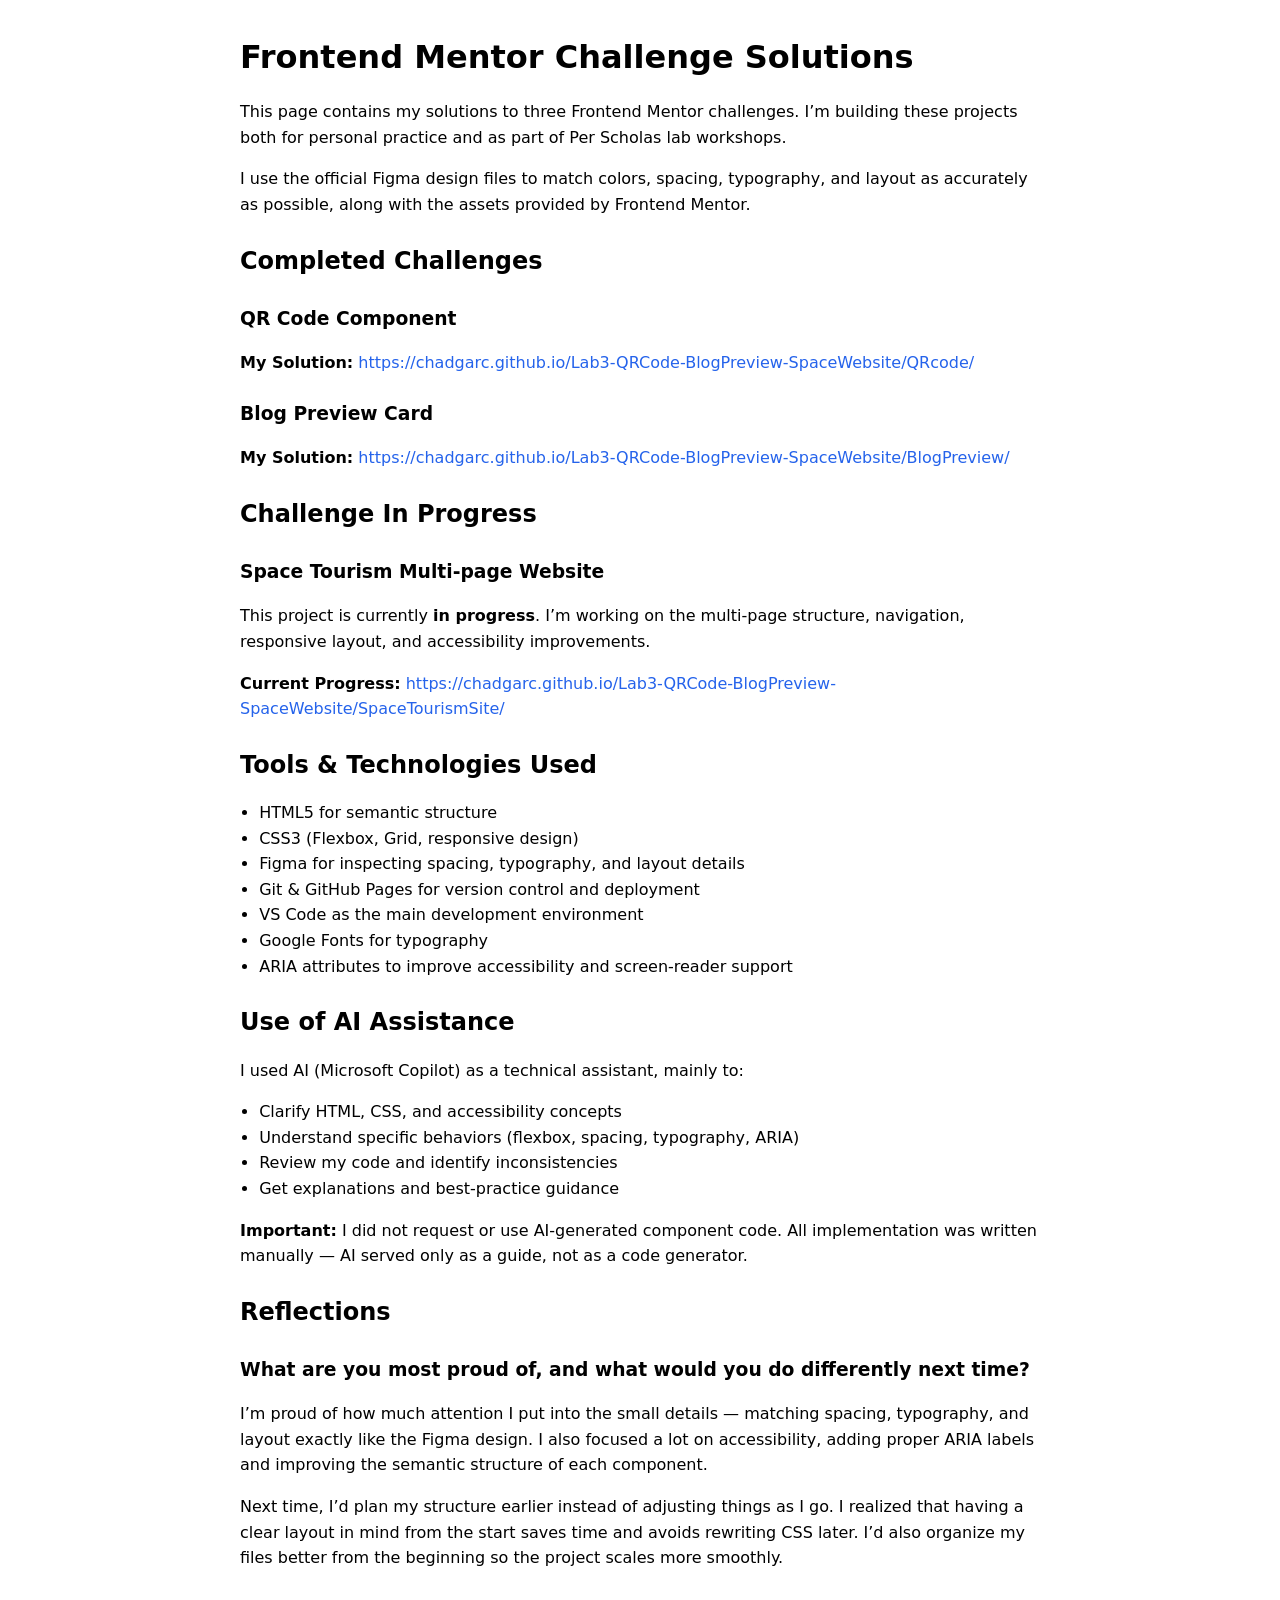
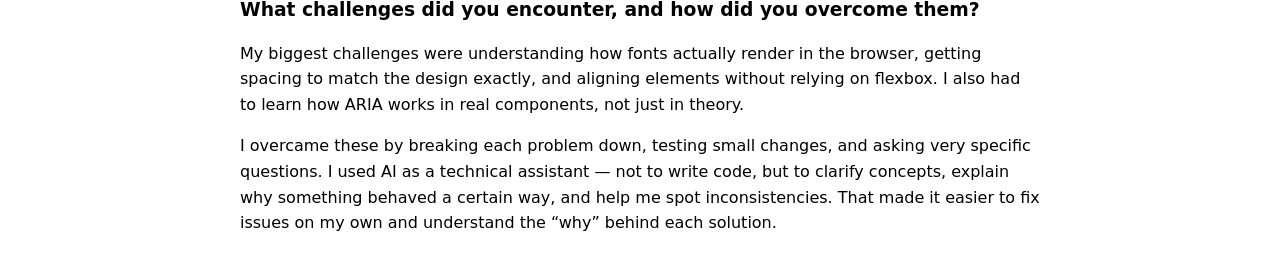
==== index.html @ cde3767a "Added an index because netlify needs an html" ====
<!DOCTYPE html>
<html lang="en">
    <head>
        <meta charset="UTF-8">
        <title>Frontend Mentor Challenge Solutions</title>
        <meta name="viewport" content="width=device-width, initial-scale=1.0">
        <style>
            body {
            font-family: system-ui, -apple-system, BlinkMacSystemFont, "Segoe UI", sans-serif;
            max-width: 800px;
            margin: 2rem auto;
            padding: 0 1rem;
            line-height: 1.6;
            }
            h1, h2, h3 {
            margin-top: 1.5rem;
            margin-bottom: 0.5rem;
            }
            a {
            color: #2563eb;
            text-decoration: none;
            }
            a:hover {
            text-decoration: underline;
            }
            hr {
            margin: 2rem 0;
            border: none;
            border-top: 1px solid #e5e7eb;
            }
            ul {
            padding-left: 1.2rem;
            }
        </style>
    </head>
<body>

    <h1>Frontend Mentor Challenge Solutions</h1>

    <p>
        This page contains my solutions to three Frontend Mentor challenges.
        I’m building these projects both for personal practice and as part of Per Scholas lab workshops.
    </p>

    <p>
        I use the official Figma design files to match colors, spacing, typography, and layout as accurately as possible,
        along with the assets provided by Frontend Mentor.
    </p>

    <h2>Completed Challenges</h2>

    <h3>QR Code Component</h3>
    <p>
        <strong>My Solution:</strong>
        <a href="https://chadgarc.github.io/Lab3-QRCode-BlogPreview-SpaceWebsite/QRcode/" target="_blank">
        https://chadgarc.github.io/Lab3-QRCode-BlogPreview-SpaceWebsite/QRcode/
        </a>
    </p>

    <h3>Blog Preview Card</h3>
    <p>
        <strong>My Solution:</strong>
        <a href="https://chadgarc.github.io/Lab3-QRCode-BlogPreview-SpaceWebsite/BlogPreview/" target="_blank">
        https://chadgarc.github.io/Lab3-QRCode-BlogPreview-SpaceWebsite/BlogPreview/
        </a>
    </p>

    <h2>Challenge In Progress</h2>

    <h3>Space Tourism Multi‑page Website</h3>
    <p>
        This project is currently <strong>in progress</strong>.  
        I’m working on the multi‑page structure, navigation, responsive layout, and accessibility improvements.
    </p>
    <p>
        <strong>Current Progress:</strong>
        <a href="https://chadgarc.github.io/Lab3-QRCode-BlogPreview-SpaceWebsite/SpaceTourismSite/" target="_blank">
        https://chadgarc.github.io/Lab3-QRCode-BlogPreview-SpaceWebsite/SpaceTourismSite/
        </a>
    </p>

    <h2>Tools & Technologies Used</h2>

    <ul>
        <li>HTML5 for semantic structure</li>
        <li>CSS3 (Flexbox, Grid, responsive design)</li>
        <li>Figma for inspecting spacing, typography, and layout details</li>
        <li>Git & GitHub Pages for version control and deployment</li>
        <li>VS Code as the main development environment</li>
        <li>Google Fonts for typography</li>
        <li>ARIA attributes to improve accessibility and screen‑reader support</li>
    </ul>

    <h2>Use of AI Assistance</h2>
    <p>
        I used AI (Microsoft Copilot) as a technical assistant, mainly to:
    </p>
    <ul>
        <li>Clarify HTML, CSS, and accessibility concepts</li>
        <li>Understand specific behaviors (flexbox, spacing, typography, ARIA)</li>
        <li>Review my code and identify inconsistencies</li>
        <li>Get explanations and best‑practice guidance</li>
    </ul>
    <p>
        <strong>Important:</strong> I did not request or use AI‑generated component code.
        All implementation was written manually — AI served only as a guide, not as a code generator.
    </p>

    <h2>Reflections</h2>

    <h3>What are you most proud of, and what would you do differently next time?</h3>
    <p>
        I’m proud of how much attention I put into the small details — matching spacing, typography, and layout exactly like the Figma design.
        I also focused a lot on accessibility, adding proper ARIA labels and improving the semantic structure of each component.
    </p>
    <p>
        Next time, I’d plan my structure earlier instead of adjusting things as I go.
        I realized that having a clear layout in mind from the start saves time and avoids rewriting CSS later.
        I’d also organize my files better from the beginning so the project scales more smoothly.
    </p>

    <h3>What challenges did you encounter, and how did you overcome them?</h3>
    <p>
        My biggest challenges were understanding how fonts actually render in the browser, getting spacing to match the design exactly,
        and aligning elements without relying on flexbox. I also had to learn how ARIA works in real components, not just in theory.
    </p>
    <p>
        I overcame these by breaking each problem down, testing small changes, and asking very specific questions.
        I used AI as a technical assistant — not to write code, but to clarify concepts, explain why something behaved a certain way,
        and help me spot inconsistencies. That made it easier to fix issues on my own and understand the “why” behind each solution.
    </p>

</body>
</html>
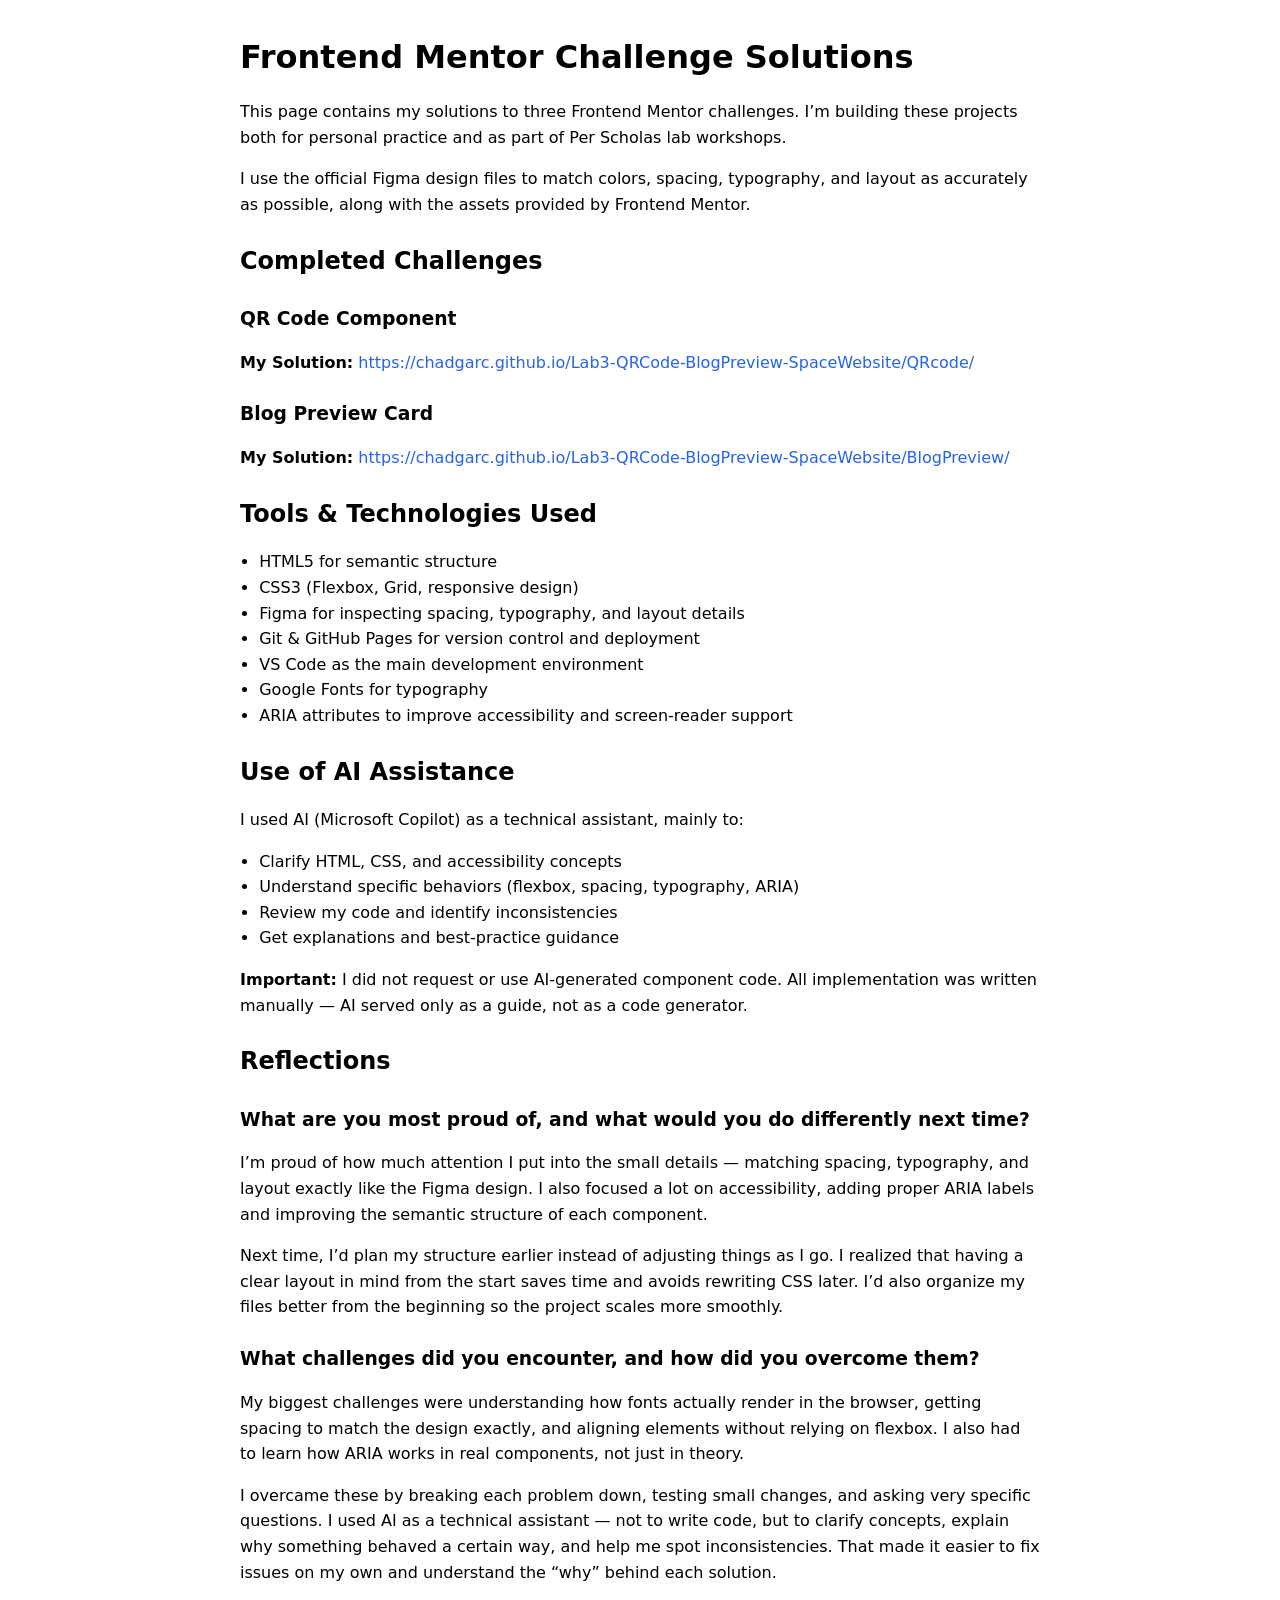
==== commit 559d0495: "Deleted Space website section, I'll do it separately since it was optional and I want to upload it t" ====
--- a/index.html
+++ b/index.html
@@ -65,20 +65,6 @@
         </a>
     </p>
 
-    <h2>Challenge In Progress</h2>
-
-    <h3>Space Tourism Multi‑page Website</h3>
-    <p>
-        This project is currently <strong>in progress</strong>.  
-        I’m working on the multi‑page structure, navigation, responsive layout, and accessibility improvements.
-    </p>
-    <p>
-        <strong>Current Progress:</strong>
-        <a href="https://chadgarc.github.io/Lab3-QRCode-BlogPreview-SpaceWebsite/SpaceTourismSite/" target="_blank">
-        https://chadgarc.github.io/Lab3-QRCode-BlogPreview-SpaceWebsite/SpaceTourismSite/
-        </a>
-    </p>
-
     <h2>Tools & Technologies Used</h2>
 
     <ul>
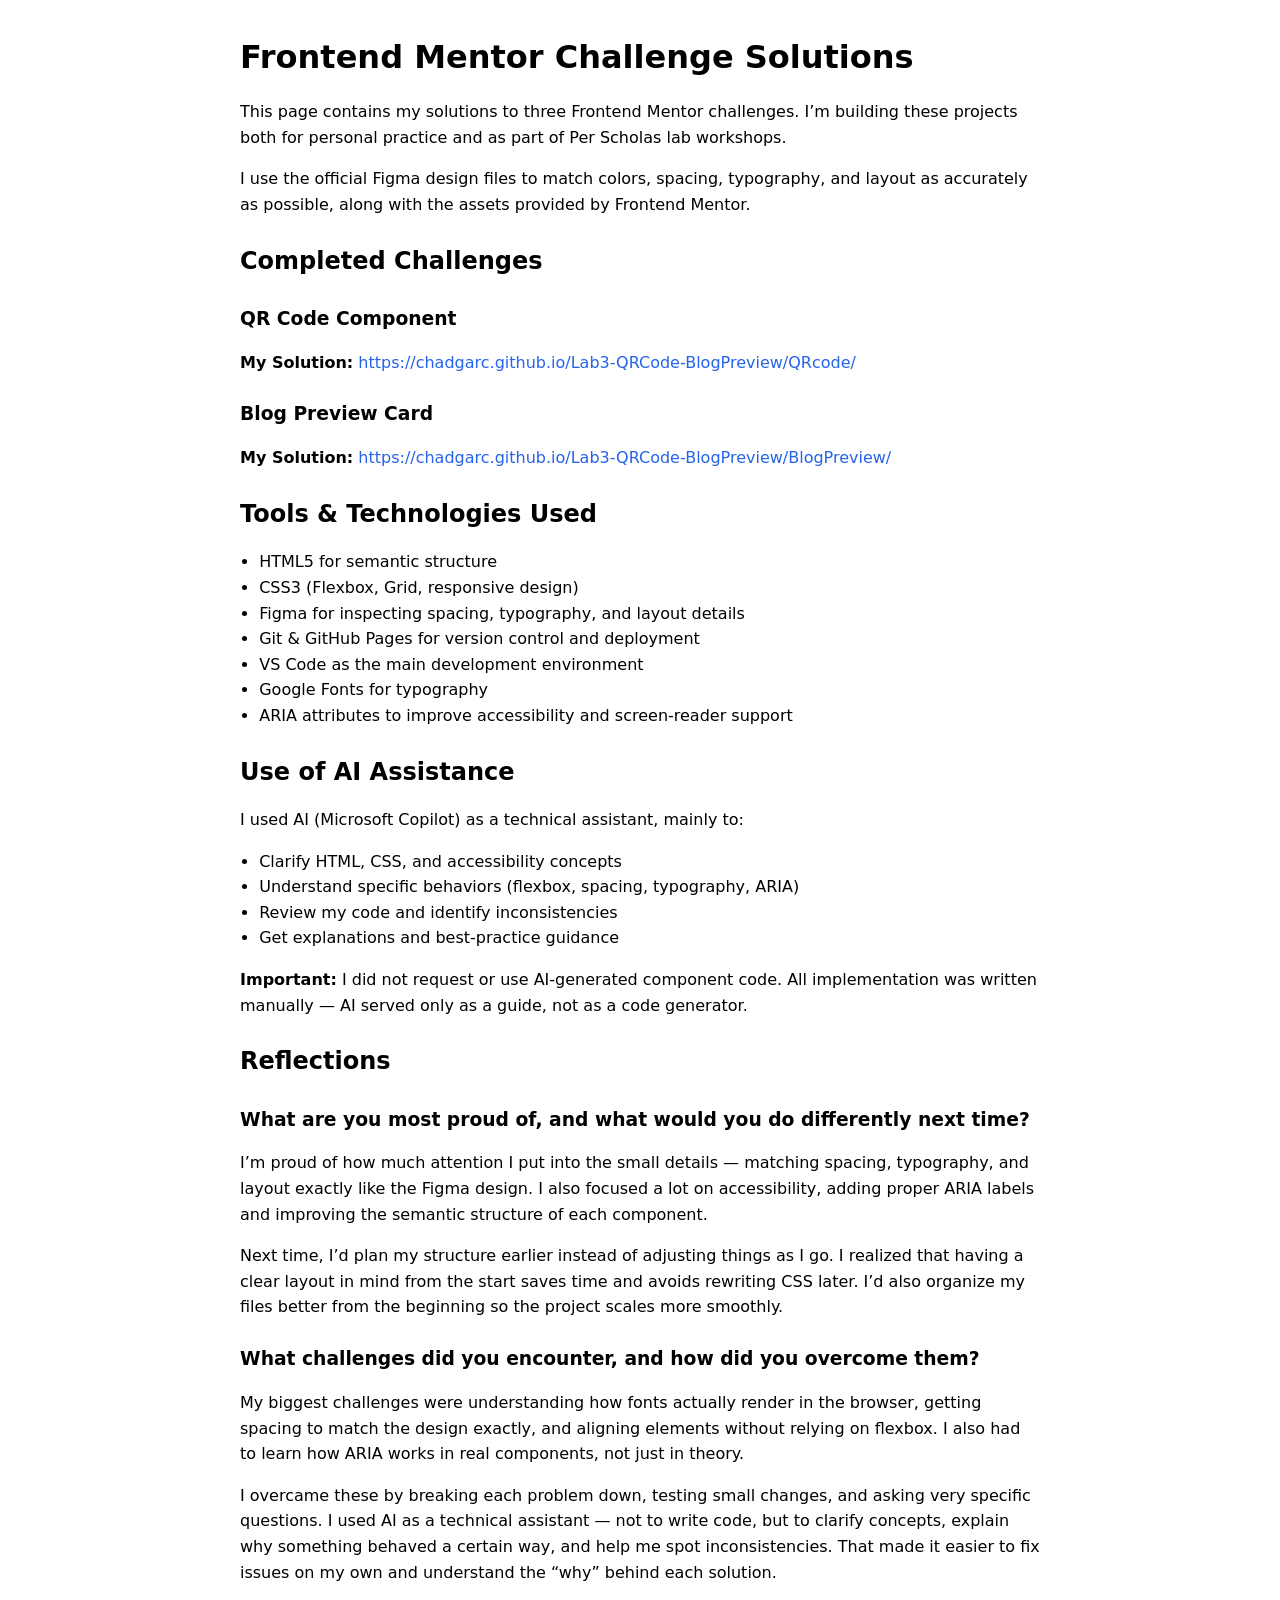
==== commit d257d19b: "fixed urls to websites" ====
--- a/index.html
+++ b/index.html
@@ -53,7 +53,7 @@
     <p>
         <strong>My Solution:</strong>
         <a href="https://chadgarc.github.io/Lab3-QRCode-BlogPreview-SpaceWebsite/QRcode/" target="_blank">
-        https://chadgarc.github.io/Lab3-QRCode-BlogPreview-SpaceWebsite/QRcode/
+        https://chadgarc.github.io/Lab3-QRCode-BlogPreview/QRcode/
         </a>
     </p>
 
@@ -61,7 +61,7 @@
     <p>
         <strong>My Solution:</strong>
         <a href="https://chadgarc.github.io/Lab3-QRCode-BlogPreview-SpaceWebsite/BlogPreview/" target="_blank">
-        https://chadgarc.github.io/Lab3-QRCode-BlogPreview-SpaceWebsite/BlogPreview/
+        https://chadgarc.github.io/Lab3-QRCode-BlogPreview/BlogPreview/
         </a>
     </p>
 
